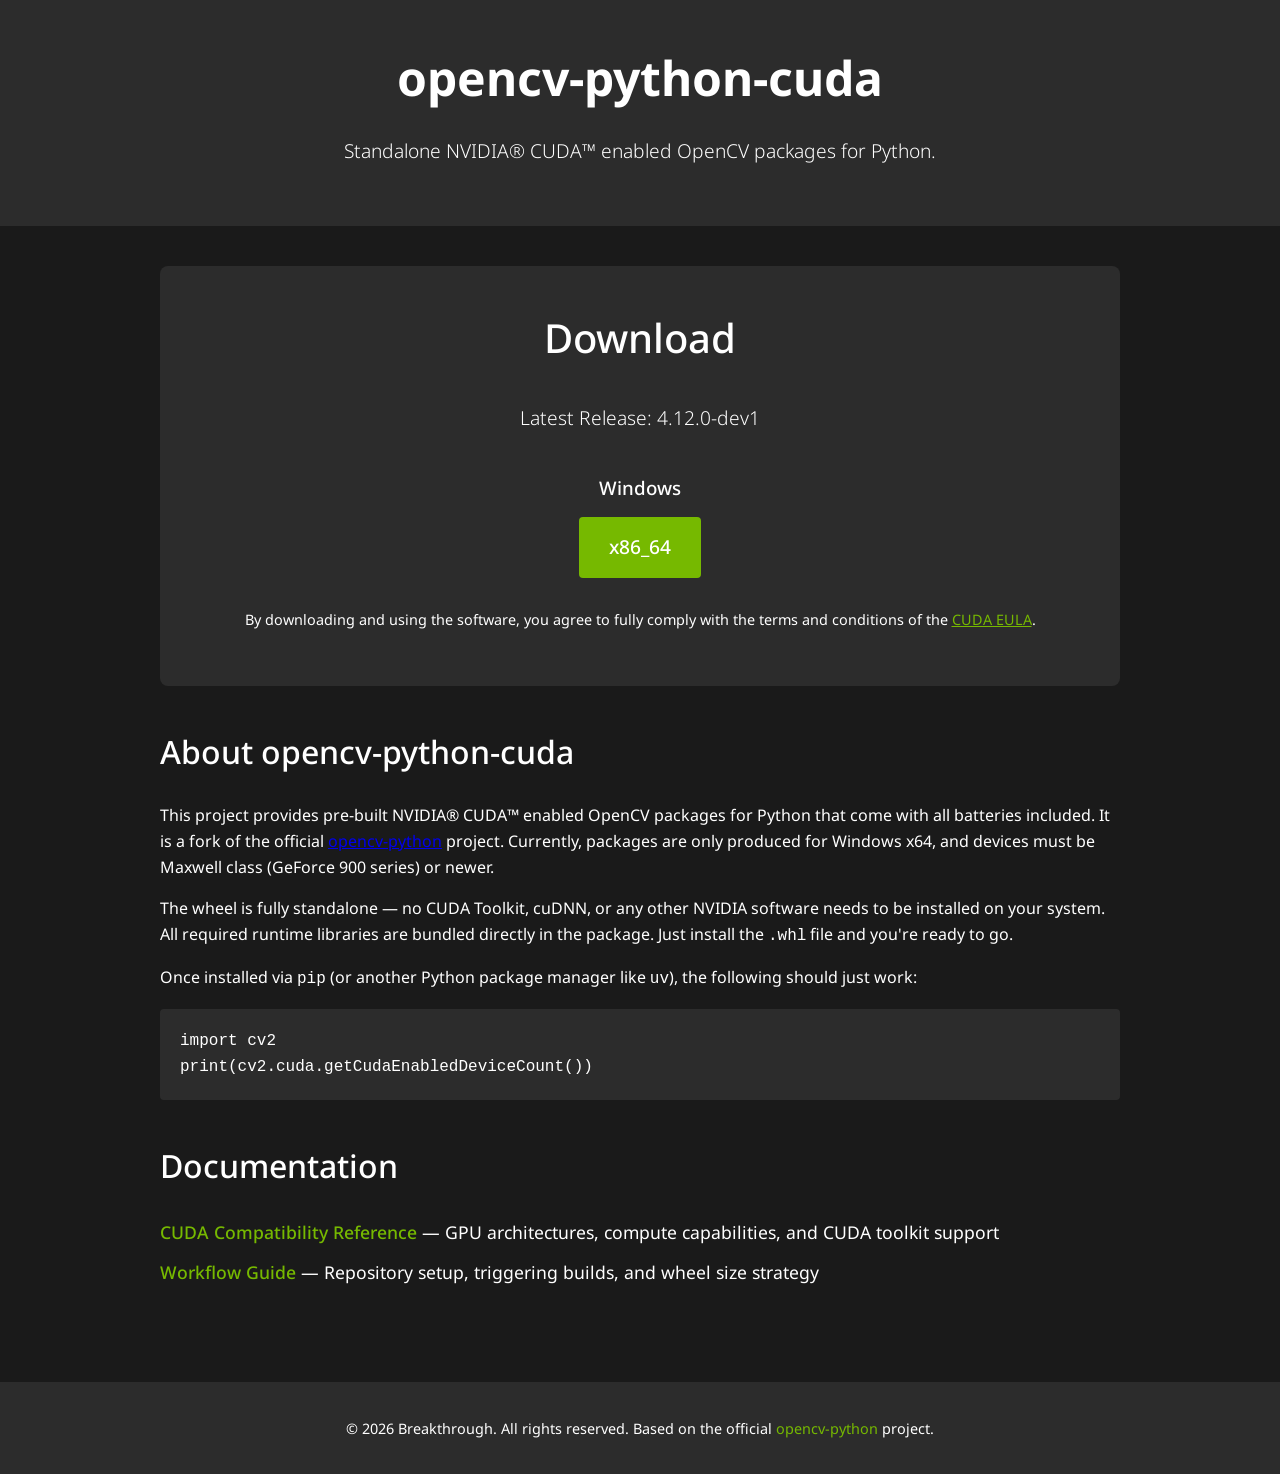
==== docs/index.html @ 69f07201 "[dist] Revert LZMA compression 'uv' refuses to install ones that don't use DEFLATE" ====
<!DOCTYPE html>
<html lang="en">
<head>
    <meta charset="UTF-8">
    <meta name="viewport" content="width=device-width, initial-scale=1.0">
    <title>opencv-python-cuda | Download</title>
    <link rel="stylesheet" href="style.css">
    <link rel="preconnect" href="https://fonts.googleapis.com">
    <link rel="preconnect" href="https://fonts.gstatic.com" crossorigin>
    <link href="https://fonts.googleapis.com/css2?family=Noto+Sans:wght@300;400;500;700&display=swap" rel="stylesheet">
</head>
<body>
    <header>
        <div class="container">
            <h1>opencv-python-cuda</h1>
            <p>Standalone NVIDIA® CUDA™ enabled OpenCV packages for Python.</p>
        </div>
    </header>

    <main>
        <div class="container">
            <section class="download-section">
                <h2>Download</h2>
                <p class="version">Latest Release: 4.12.0-dev1</p>
                <div class="platform-selection">
                    <div class="platform">
                        <h3>Windows</h3>
                        <a href="https://github.com/Breakthrough/opencv-python-cuda/releases/tag/4.12.0-dev1" class="download-button">x86_64</a>
                    </div>
                </div>
                <div class="eula">
                    <p>By downloading and using the software, you agree to fully comply with the terms and conditions of the <a href="https://docs.nvidia.com/cuda/eula/index.html" target="_blank">CUDA EULA</a>.</p>
                </div>
            </section>

            <section class="about-section">
                <h2>About opencv-python-cuda</h2>
                <p>
                    This project provides pre-built NVIDIA® CUDA™ enabled OpenCV packages for Python that come with all batteries included.
                    It is a fork of the official <a href="https://github.com/opencv/opencv-python">opencv-python</a> project.
                    Currently, packages are only produced for Windows x64, and devices must be Maxwell class (GeForce 900 series) or newer.
                </p>
                <p>
                    The wheel is fully standalone &mdash; no CUDA Toolkit, cuDNN, or any other NVIDIA software needs to be installed on your system.
                    All required runtime libraries are bundled directly in the package. Just install the <code>.whl</code> file and you're ready to go.
                </p>
                <p>
                    Once installed via <code>pip</code> (or another Python package manager like <code>uv</code>), the following should just work:
                </p>
                <pre><code>import cv2
print(cv2.cuda.getCudaEnabledDeviceCount())</code></pre>
            </section>

            <section class="about-section">
                <h2>Documentation</h2>
                <ul class="doc-links">
                    <li><a href="cuda-compatibility.html">CUDA Compatibility Reference</a> &mdash; GPU architectures, compute capabilities, and CUDA toolkit support</li>
                    <li><a href="workflow.html">Workflow Guide</a> &mdash; Repository setup, triggering builds, and wheel size strategy</li>
                </ul>
            </section>
        </div>
    </main>

    <footer>
        <div class="container">
            <p>&copy; 2026 Breakthrough. All rights reserved. Based on the official <a href="https://github.com/opencv/opencv-python">opencv-python</a> project.</p>
        </div>
    </footer>

</body>
</html>
---- docs/style.css ----
body {
    font-family: 'Noto Sans', sans-serif;
    background-color: #1a1a1a;
    color: #ffffff;
    margin: 0;
    line-height: 1.6;
}

.container {
    max-width: 960px;
    margin: 0 auto;
    padding: 0 20px;
}

header {
    background-color: #2c2c2c;
    padding: 40px 0;
    text-align: center;
}

header h1 {
    font-size: 3em;
    margin: 0;
    font-weight: 700;
}

header p {
    font-size: 1.2em;
    font-weight: 300;
}

main {
    padding: 40px 0;
}

.download-section {
    background-color: #2c2c2c;
    padding: 40px;
    text-align: center;
    border-radius: 8px;
}

.download-section h2 {
    font-size: 2.5em;
    margin-top: 0;
    font-weight: 500;
}

.version {
    font-size: 1.2em;
    margin-bottom: 20px;
    font-weight: 300;
}

.download-button {
    display: inline-block;
    background-color: #76b900;
    color: #ffffff;
    padding: 15px 30px;
    text-decoration: none;
    font-size: 1.2em;
    font-weight: 500;
    border-radius: 4px;
    transition: background-color 0.3s ease;
}

.download-button:hover {
    background-color: #88d400;
}

.eula {
    margin-top: 20px;
    font-size: 0.9em;
}

.eula a {
    color: #76b900;
}

.about-section {
    margin-top: 40px;
}

.about-section h2 {
    font-size: 2em;
    font-weight: 500;
}

pre {
    background-color: #2c2c2c;
    padding: 20px;
    border-radius: 4px;
    white-space: pre-wrap;
    word-wrap: break-word;
}

code {
    font-family: 'Courier New', Courier, monospace;
}

footer {
    background-color: #2c2c2c;
    text-align: center;
    padding: 20px 0;
    margin-top: 40px;
    font-size: 0.9em;
}

footer a {
    color: #76b900;
    text-decoration: none;
}
.platform-selection {
    display: flex;
    justify-content: space-around;
    margin-bottom: 30px;
}

.platform {
    text-align: center;
}

.platform h3 {
    margin-bottom: 15px;
    font-weight: 500;
}

.download-button.disabled {
    background-color: #555;
    cursor: not-allowed;
    pointer-events: none;
}

header h1 a {
    color: inherit;
    text-decoration: none;
}

header h1 a:hover {
    color: #76b900;
}

.content-section {
    margin-top: 40px;
}

.content-section:first-child {
    margin-top: 0;
}

.content-section h2 {
    font-size: 2em;
    font-weight: 500;
}

.content-section h3 {
    font-size: 1.3em;
    font-weight: 500;
    margin-top: 30px;
}

table {
    width: 100%;
    border-collapse: collapse;
    margin: 20px 0;
    background-color: #2c2c2c;
    border-radius: 4px;
    overflow: hidden;
}

th, td {
    padding: 12px 16px;
    text-align: left;
    border-bottom: 1px solid #3a3a3a;
}

th {
    background-color: #353535;
    font-weight: 500;
}

tr:last-child td {
    border-bottom: none;
}

.content-section ul {
    padding-left: 24px;
}

.content-section li {
    margin-bottom: 8px;
}

.content-section a {
    color: #76b900;
}

.doc-links {
    list-style: none;
    padding-left: 0;
}

.doc-links li {
    margin-bottom: 12px;
    font-size: 1.1em;
}

.doc-links a {
    color: #76b900;
    text-decoration: none;
    font-weight: 500;
}

.doc-links a:hover {
    text-decoration: underline;
}
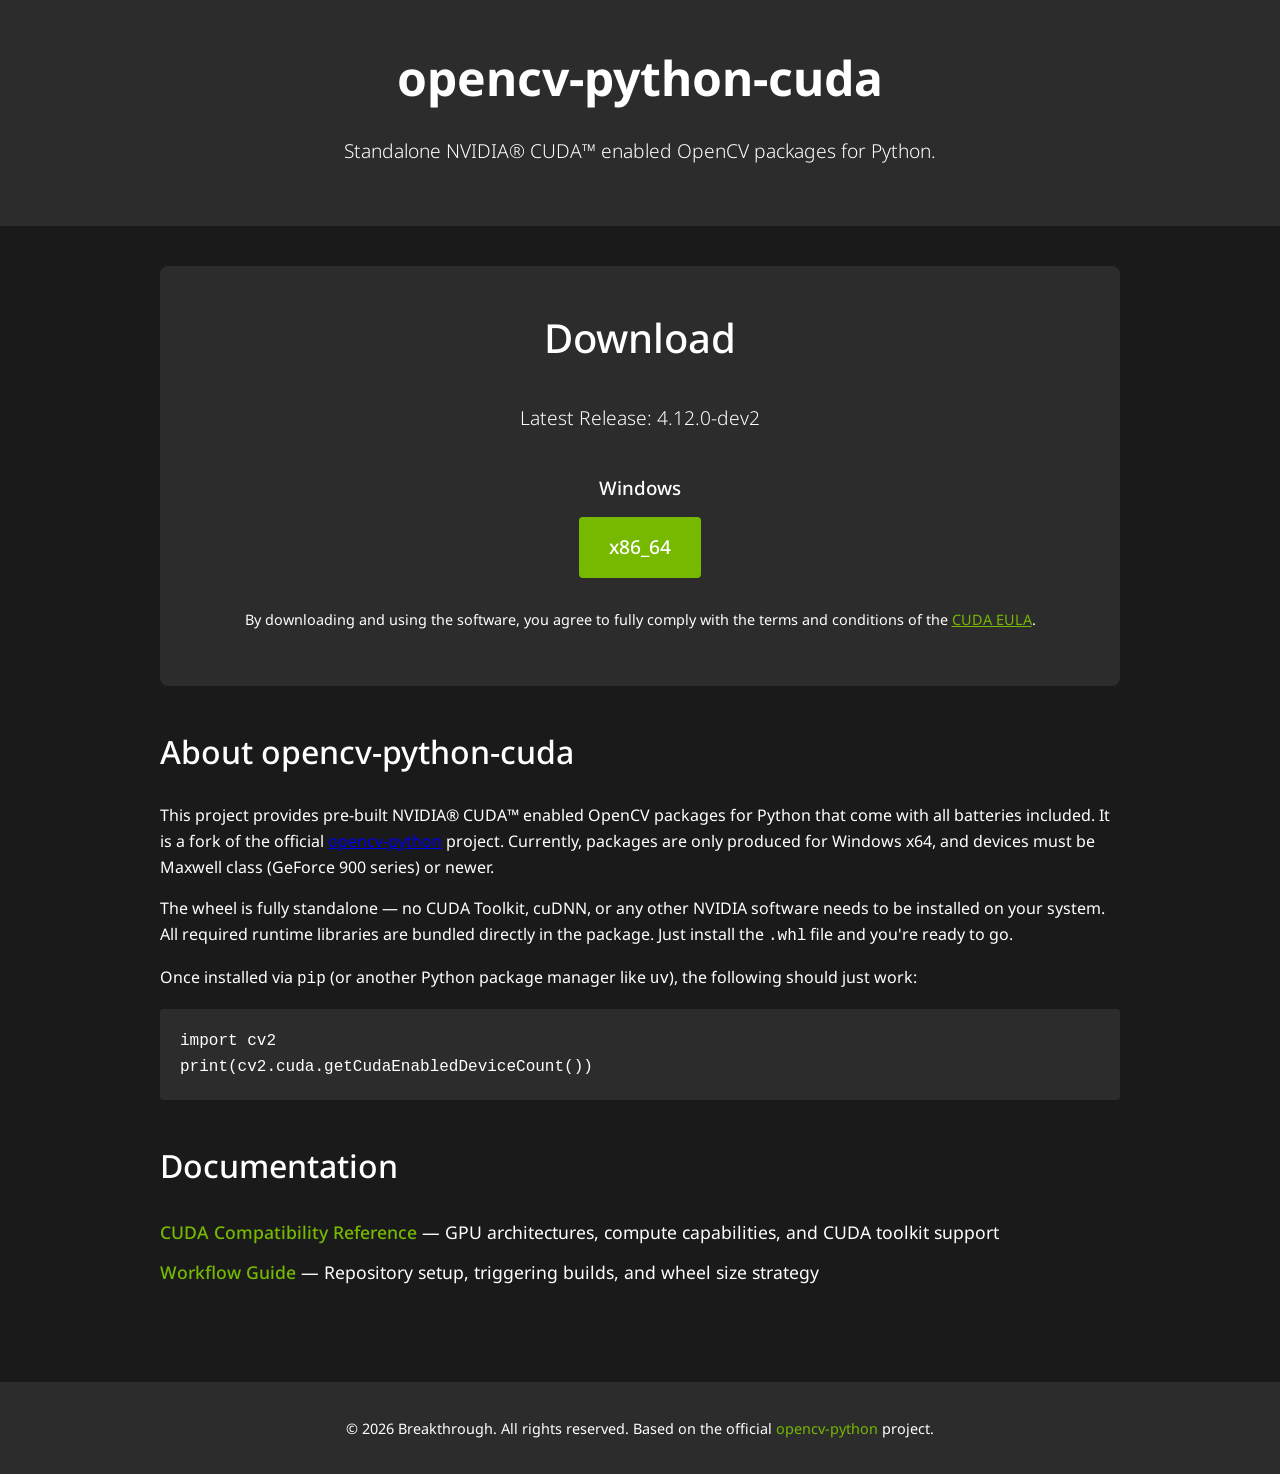
==== commit f399fde7: "[build] Fix NVDEC/NVENC checks on CI" ====
--- a/docs/index.html
+++ b/docs/index.html
@@ -21,11 +21,11 @@
         <div class="container">
             <section class="download-section">
                 <h2>Download</h2>
-                <p class="version">Latest Release: 4.12.0-dev1</p>
+                <p class="version">Latest Release: 4.12.0-dev2</p>
                 <div class="platform-selection">
                     <div class="platform">
                         <h3>Windows</h3>
-                        <a href="https://github.com/Breakthrough/opencv-python-cuda/releases/tag/4.12.0-dev1" class="download-button">x86_64</a>
+                        <a href="https://github.com/Breakthrough/opencv-python-cuda/releases/tag/4.12.0-dev2" class="download-button">x86_64</a>
                     </div>
                 </div>
                 <div class="eula">
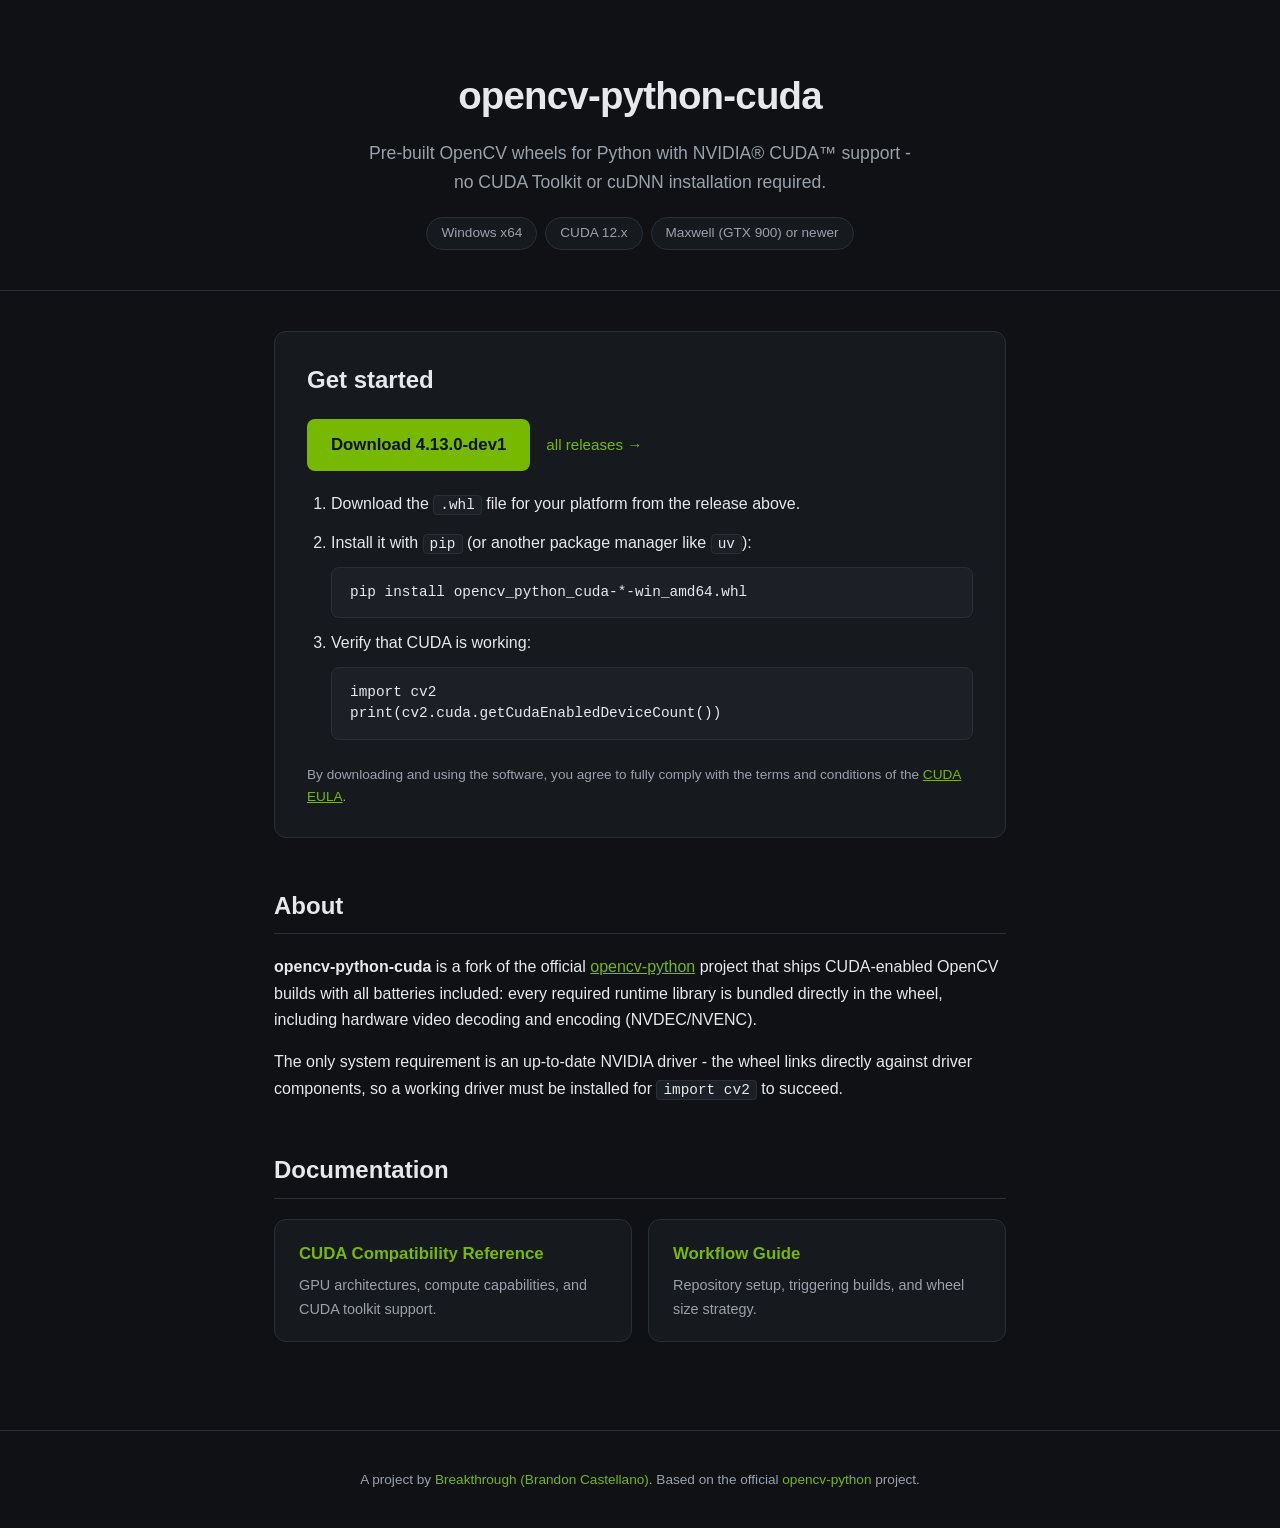
==== commit f62a5f21: "[docs] Update for 4.13" ====
--- a/docs/index.html
+++ b/docs/index.html
@@ -3,69 +3,89 @@
 <head>
     <meta charset="UTF-8">
     <meta name="viewport" content="width=device-width, initial-scale=1.0">
-    <title>opencv-python-cuda | Download</title>
+    <title>opencv-python-cuda | CUDA-enabled OpenCV for Python</title>
+    <meta name="description" content="Pre-built OpenCV wheels for Python with NVIDIA CUDA support. No CUDA Toolkit or cuDNN installation required.">
     <link rel="stylesheet" href="style.css">
-    <link rel="preconnect" href="https://fonts.googleapis.com">
-    <link rel="preconnect" href="https://fonts.gstatic.com" crossorigin>
-    <link href="https://fonts.googleapis.com/css2?family=Noto+Sans:wght@300;400;500;700&display=swap" rel="stylesheet">
 </head>
 <body>
-    <header>
+    <header class="hero">
         <div class="container">
             <h1>opencv-python-cuda</h1>
-            <p>Standalone NVIDIA® CUDA™ enabled OpenCV packages for Python.</p>
+            <p class="tagline">
+                Pre-built OpenCV wheels for Python with NVIDIA&reg; CUDA&trade; support -
+                no CUDA Toolkit or cuDNN installation required.
+            </p>
+            <div class="chips">
+                <span class="chip">Windows x64</span>
+                <span class="chip">CUDA 12.x</span>
+                <span class="chip">Maxwell (GTX 900) or newer</span>
+            </div>
         </div>
     </header>
 
     <main>
         <div class="container">
-            <section class="download-section">
-                <h2>Download</h2>
-                <p class="version">Latest Release: 4.12.0-dev2</p>
-                <div class="platform-selection">
-                    <div class="platform">
-                        <h3>Windows</h3>
-                        <a href="https://github.com/Breakthrough/opencv-python-cuda/releases/tag/4.12.0-dev2" class="download-button">x86_64</a>
-                    </div>
+            <section class="card get-started">
+                <h2>Get started</h2>
+                <!-- Release version: update the link below when publishing a new release. -->
+                <div class="download-row">
+                    <a href="https://github.com/Breakthrough/opencv-python-cuda/releases/tag/4.13.0-dev1" class="download-button">Download 4.13.0-dev1</a>
+                    <a href="https://github.com/Breakthrough/opencv-python-cuda/releases" class="all-releases">all releases &rarr;</a>
                 </div>
-                <div class="eula">
-                    <p>By downloading and using the software, you agree to fully comply with the terms and conditions of the <a href="https://docs.nvidia.com/cuda/eula/index.html" target="_blank">CUDA EULA</a>.</p>
-                </div>
+                <ol class="steps">
+                    <li>Download the <code>.whl</code> file for your platform from the release above.</li>
+                    <li>
+                        Install it with <code>pip</code> (or another package manager like <code>uv</code>):
+                        <pre><code>pip install opencv_python_cuda-*-win_amd64.whl</code></pre>
+                    </li>
+                    <li>
+                        Verify that CUDA is working:
+                        <pre><code>import cv2
+print(cv2.cuda.getCudaEnabledDeviceCount())</code></pre>
+                    </li>
+                </ol>
+                <p class="eula">
+                    By downloading and using the software, you agree to fully comply with the terms and
+                    conditions of the <a href="https://docs.nvidia.com/cuda/eula/index.html" target="_blank">CUDA EULA</a>.
+                </p>
             </section>
 
-            <section class="about-section">
-                <h2>About opencv-python-cuda</h2>
+            <section class="content-section">
+                <h2>About</h2>
                 <p>
-                    This project provides pre-built NVIDIA® CUDA™ enabled OpenCV packages for Python that come with all batteries included.
-                    It is a fork of the official <a href="https://github.com/opencv/opencv-python">opencv-python</a> project.
-                    Currently, packages are only produced for Windows x64, and devices must be Maxwell class (GeForce 900 series) or newer.
+                    <strong>opencv-python-cuda</strong> is a fork of the official
+                    <a href="https://github.com/opencv/opencv-python">opencv-python</a> project that ships
+                    CUDA-enabled OpenCV builds with all batteries included: every required runtime library is
+                    bundled directly in the wheel, including hardware video decoding and encoding (NVDEC/NVENC).
                 </p>
                 <p>
-                    The wheel is fully standalone &mdash; no CUDA Toolkit, cuDNN, or any other NVIDIA software needs to be installed on your system.
-                    All required runtime libraries are bundled directly in the package. Just install the <code>.whl</code> file and you're ready to go.
+                    The only system requirement is an up-to-date NVIDIA driver - the wheel links directly
+                    against driver components, so a working driver must be installed for <code>import cv2</code>
+                    to succeed.
                 </p>
-                <p>
-                    Once installed via <code>pip</code> (or another Python package manager like <code>uv</code>), the following should just work:
-                </p>
-                <pre><code>import cv2
-print(cv2.cuda.getCudaEnabledDeviceCount())</code></pre>
             </section>
 
-            <section class="about-section">
+            <section class="content-section">
                 <h2>Documentation</h2>
-                <ul class="doc-links">
-                    <li><a href="cuda-compatibility.html">CUDA Compatibility Reference</a> &mdash; GPU architectures, compute capabilities, and CUDA toolkit support</li>
-                    <li><a href="workflow.html">Workflow Guide</a> &mdash; Repository setup, triggering builds, and wheel size strategy</li>
-                </ul>
+                <div class="doc-cards">
+                    <a class="doc-card" href="cuda-compatibility.html">
+                        <h3>CUDA Compatibility Reference</h3>
+                        <p>GPU architectures, compute capabilities, and CUDA toolkit support.</p>
+                    </a>
+                    <a class="doc-card" href="workflow.html">
+                        <h3>Workflow Guide</h3>
+                        <p>Repository setup, triggering builds, and wheel size strategy.</p>
+                    </a>
+                </div>
             </section>
         </div>
     </main>
 
     <footer>
         <div class="container">
-            <p>&copy; 2026 Breakthrough. All rights reserved. Based on the official <a href="https://github.com/opencv/opencv-python">opencv-python</a> project.</p>
+            <p>A project by <a href="https://github.com/Breakthrough">Breakthrough (Brandon Castellano)</a>. Based on the official <a href="https://github.com/opencv/opencv-python">opencv-python</a> project.</p>
         </div>
     </footer>
 
 </body>
-</html>+</html>
--- a/docs/style.css
+++ b/docs/style.css
@@ -1,216 +1,323 @@
+:root {
+    --bg: #0f1115;
+    --surface: #16191e;
+    --surface-raised: #1c2026;
+    --border: #2a2f37;
+    --text: #e6e8eb;
+    --muted: #9aa1ab;
+    --accent: #76b900;
+    --accent-hover: #8bd411;
+}
+
+* {
+    box-sizing: border-box;
+}
+
 body {
-    font-family: 'Noto Sans', sans-serif;
-    background-color: #1a1a1a;
-    color: #ffffff;
+    font-family: -apple-system, BlinkMacSystemFont, "Segoe UI", Roboto, "Helvetica Neue", Arial, sans-serif;
+    background-color: var(--bg);
+    color: var(--text);
     margin: 0;
-    line-height: 1.6;
+    line-height: 1.65;
+    -webkit-font-smoothing: antialiased;
 }
 
 .container {
-    max-width: 960px;
+    max-width: 780px;
     margin: 0 auto;
-    padding: 0 20px;
-}
+    padding: 0 24px;
+}
+
+a {
+    color: var(--accent);
+}
+
+a:hover {
+    color: var(--accent-hover);
+}
+
+/* Header / hero */
 
 header {
-    background-color: #2c2c2c;
-    padding: 40px 0;
+    padding: 64px 0 40px;
     text-align: center;
+    border-bottom: 1px solid var(--border);
 }
 
 header h1 {
-    font-size: 3em;
+    font-size: 2.4em;
     margin: 0;
     font-weight: 700;
+    letter-spacing: -0.02em;
+}
+
+header h1 a {
+    color: inherit;
+    text-decoration: none;
+}
+
+header h1 a:hover {
+    color: var(--accent);
 }
 
 header p {
-    font-size: 1.2em;
-    font-weight: 300;
-}
+    font-size: 1.1em;
+    color: var(--muted);
+    max-width: 560px;
+    margin: 12px auto 0;
+}
+
+.chips {
+    display: flex;
+    justify-content: center;
+    flex-wrap: wrap;
+    gap: 8px;
+    margin-top: 20px;
+}
+
+.chip {
+    border: 1px solid var(--border);
+    background-color: var(--surface);
+    border-radius: 999px;
+    padding: 4px 14px;
+    font-size: 0.85em;
+    color: var(--muted);
+    white-space: nowrap;
+}
+
+/* Main content */
 
 main {
     padding: 40px 0;
 }
 
-.download-section {
-    background-color: #2c2c2c;
-    padding: 40px;
-    text-align: center;
-    border-radius: 8px;
-}
-
-.download-section h2 {
-    font-size: 2.5em;
+.card {
+    background-color: var(--surface);
+    border: 1px solid var(--border);
+    border-radius: 12px;
+    padding: 28px 32px;
+}
+
+.card h2 {
+    font-size: 1.5em;
+    font-weight: 600;
     margin-top: 0;
-    font-weight: 500;
-}
-
-.version {
-    font-size: 1.2em;
-    margin-bottom: 20px;
-    font-weight: 300;
+}
+
+.download-row {
+    display: flex;
+    align-items: baseline;
+    flex-wrap: wrap;
+    gap: 16px;
+    margin-bottom: 8px;
 }
 
 .download-button {
     display: inline-block;
-    background-color: #76b900;
-    color: #ffffff;
-    padding: 15px 30px;
-    text-decoration: none;
-    font-size: 1.2em;
-    font-weight: 500;
-    border-radius: 4px;
-    transition: background-color 0.3s ease;
+    background-color: var(--accent);
+    color: #0f1115;
+    padding: 12px 24px;
+    text-decoration: none;
+    font-size: 1.05em;
+    font-weight: 600;
+    border-radius: 8px;
+    transition: background-color 0.15s ease, transform 0.15s ease;
 }
 
 .download-button:hover {
-    background-color: #88d400;
-}
-
-.eula {
-    margin-top: 20px;
-    font-size: 0.9em;
-}
-
-.eula a {
-    color: #76b900;
-}
-
-.about-section {
-    margin-top: 40px;
-}
-
-.about-section h2 {
-    font-size: 2em;
-    font-weight: 500;
-}
-
-pre {
-    background-color: #2c2c2c;
-    padding: 20px;
-    border-radius: 4px;
-    white-space: pre-wrap;
-    word-wrap: break-word;
-}
-
-code {
-    font-family: 'Courier New', Courier, monospace;
-}
-
-footer {
-    background-color: #2c2c2c;
-    text-align: center;
-    padding: 20px 0;
-    margin-top: 40px;
-    font-size: 0.9em;
-}
-
-footer a {
-    color: #76b900;
-    text-decoration: none;
-}
-.platform-selection {
-    display: flex;
-    justify-content: space-around;
-    margin-bottom: 30px;
-}
-
-.platform {
-    text-align: center;
-}
-
-.platform h3 {
-    margin-bottom: 15px;
-    font-weight: 500;
+    background-color: var(--accent-hover);
+    color: #0f1115;
+    transform: translateY(-1px);
 }
 
 .download-button.disabled {
-    background-color: #555;
+    background-color: #3a3f47;
+    color: var(--muted);
     cursor: not-allowed;
     pointer-events: none;
 }
 
-header h1 a {
-    color: inherit;
-    text-decoration: none;
-}
-
-header h1 a:hover {
-    color: #76b900;
-}
-
-.content-section {
-    margin-top: 40px;
+.all-releases {
+    font-size: 0.95em;
+    text-decoration: none;
+}
+
+.all-releases:hover {
+    text-decoration: underline;
+}
+
+.steps {
+    padding-left: 24px;
+    margin: 20px 0 0;
+}
+
+.steps li {
+    margin-bottom: 12px;
+}
+
+.eula {
+    margin-top: 24px;
+    margin-bottom: 0;
+    font-size: 0.85em;
+    color: var(--muted);
+}
+
+/* Code */
+
+code {
+    font-family: ui-monospace, "Cascadia Code", "Segoe UI Mono", Consolas, monospace;
+    font-size: 0.9em;
+    background-color: var(--surface-raised);
+    border: 1px solid var(--border);
+    border-radius: 4px;
+    padding: 1px 6px;
+}
+
+pre {
+    background-color: var(--surface-raised);
+    border: 1px solid var(--border);
+    padding: 14px 18px;
+    border-radius: 8px;
+    overflow-x: auto;
+    line-height: 1.5;
+    margin: 10px 0;
+}
+
+pre code {
+    background: none;
+    border: none;
+    padding: 0;
+}
+
+/* Content sections (shared with workflow / cuda-compatibility pages) */
+
+.content-section,
+.about-section {
+    margin-top: 48px;
 }
 
 .content-section:first-child {
     margin-top: 0;
 }
 
-.content-section h2 {
-    font-size: 2em;
-    font-weight: 500;
+.content-section h2,
+.about-section h2 {
+    font-size: 1.5em;
+    font-weight: 600;
+    padding-bottom: 8px;
+    border-bottom: 1px solid var(--border);
 }
 
 .content-section h3 {
-    font-size: 1.3em;
-    font-weight: 500;
-    margin-top: 30px;
-}
+    font-size: 1.15em;
+    font-weight: 600;
+    margin-top: 28px;
+}
+
+.content-section ul {
+    padding-left: 24px;
+}
+
+.content-section li {
+    margin-bottom: 8px;
+}
+
+/* Tables */
 
 table {
     width: 100%;
     border-collapse: collapse;
     margin: 20px 0;
-    background-color: #2c2c2c;
-    border-radius: 4px;
+    background-color: var(--surface);
+    border: 1px solid var(--border);
+    border-radius: 8px;
     overflow: hidden;
 }
 
 th, td {
-    padding: 12px 16px;
+    padding: 10px 16px;
     text-align: left;
-    border-bottom: 1px solid #3a3a3a;
+    border-bottom: 1px solid var(--border);
 }
 
 th {
-    background-color: #353535;
-    font-weight: 500;
+    background-color: var(--surface-raised);
+    font-weight: 600;
 }
 
 tr:last-child td {
     border-bottom: none;
 }
 
-.content-section ul {
-    padding-left: 24px;
-}
-
-.content-section li {
-    margin-bottom: 8px;
-}
-
-.content-section a {
-    color: #76b900;
-}
-
-.doc-links {
-    list-style: none;
-    padding-left: 0;
-}
-
-.doc-links li {
-    margin-bottom: 12px;
-    font-size: 1.1em;
-}
-
-.doc-links a {
-    color: #76b900;
-    text-decoration: none;
-    font-weight: 500;
-}
-
-.doc-links a:hover {
-    text-decoration: underline;
-}+/* Documentation cards */
+
+.doc-cards {
+    display: grid;
+    grid-template-columns: 1fr 1fr;
+    gap: 16px;
+    margin-top: 20px;
+}
+
+.doc-card {
+    display: block;
+    background-color: var(--surface);
+    border: 1px solid var(--border);
+    border-radius: 12px;
+    padding: 20px 24px;
+    text-decoration: none;
+    color: var(--text);
+    transition: border-color 0.15s ease, transform 0.15s ease;
+}
+
+.doc-card:hover {
+    border-color: var(--accent);
+    color: var(--text);
+    transform: translateY(-2px);
+}
+
+.doc-card h3 {
+    margin: 0 0 6px;
+    font-size: 1.05em;
+    font-weight: 600;
+    color: var(--accent);
+}
+
+.doc-card p {
+    margin: 0;
+    font-size: 0.9em;
+    color: var(--muted);
+}
+
+/* Footer */
+
+footer {
+    border-top: 1px solid var(--border);
+    text-align: center;
+    padding: 24px 0;
+    margin-top: 48px;
+    font-size: 0.85em;
+    color: var(--muted);
+}
+
+footer a {
+    color: var(--accent);
+    text-decoration: none;
+}
+
+@media (max-width: 640px) {
+    .doc-cards {
+        grid-template-columns: 1fr;
+    }
+
+    header {
+        padding: 40px 0 32px;
+    }
+
+    header h1 {
+        font-size: 1.9em;
+    }
+
+    .card {
+        padding: 22px 20px;
+    }
+}
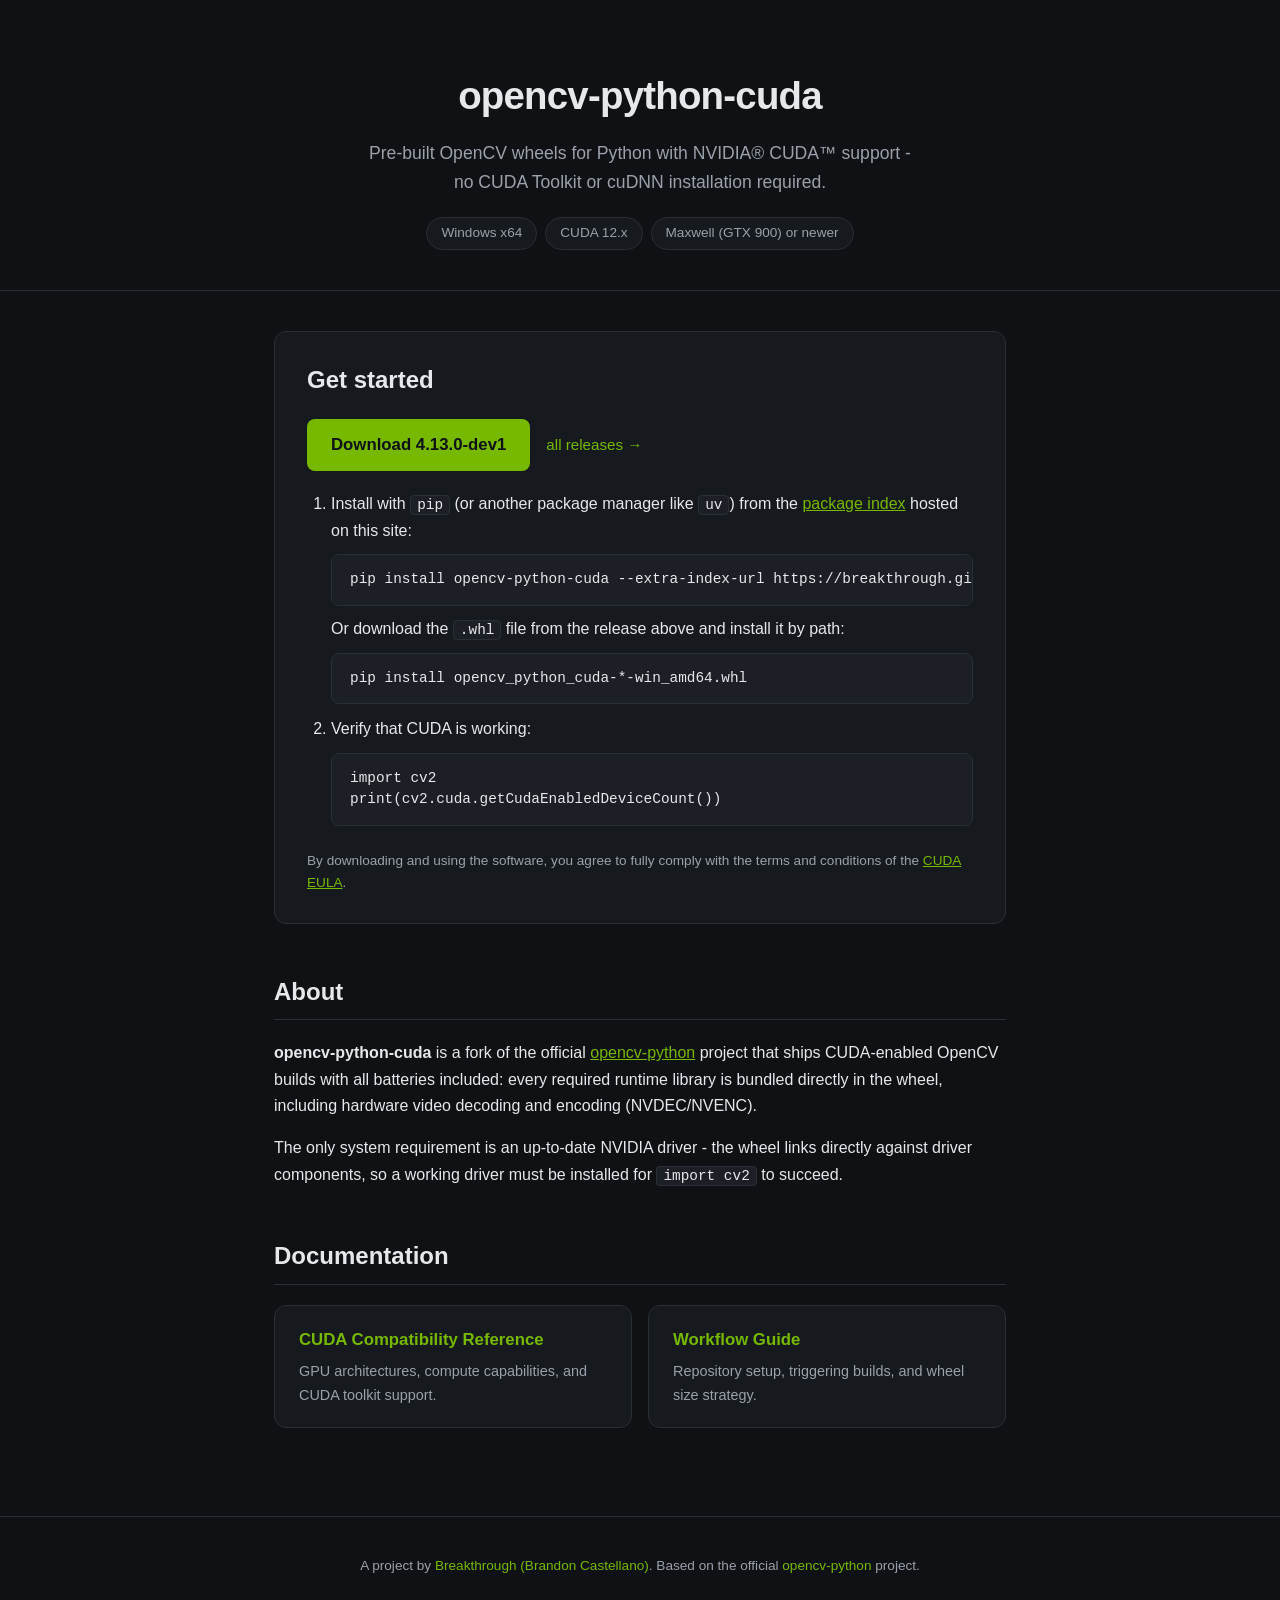
==== commit df70a490: "[docs] Add command to use GH release as package source" ====
--- a/docs/index.html
+++ b/docs/index.html
@@ -33,9 +33,11 @@
                     <a href="https://github.com/Breakthrough/opencv-python-cuda/releases" class="all-releases">all releases &rarr;</a>
                 </div>
                 <ol class="steps">
-                    <li>Download the <code>.whl</code> file for your platform from the release above.</li>
                     <li>
-                        Install it with <code>pip</code> (or another package manager like <code>uv</code>):
+                        Install with <code>pip</code> (or another package manager like <code>uv</code>) from the
+                        <a href="packages/">package index</a> hosted on this site:
+                        <pre><code>pip install opencv-python-cuda --extra-index-url https://breakthrough.github.io/opencv-python-cuda/packages/</code></pre>
+                        Or download the <code>.whl</code> file from the release above and install it by path:
                         <pre><code>pip install opencv_python_cuda-*-win_amd64.whl</code></pre>
                     </li>
                     <li>
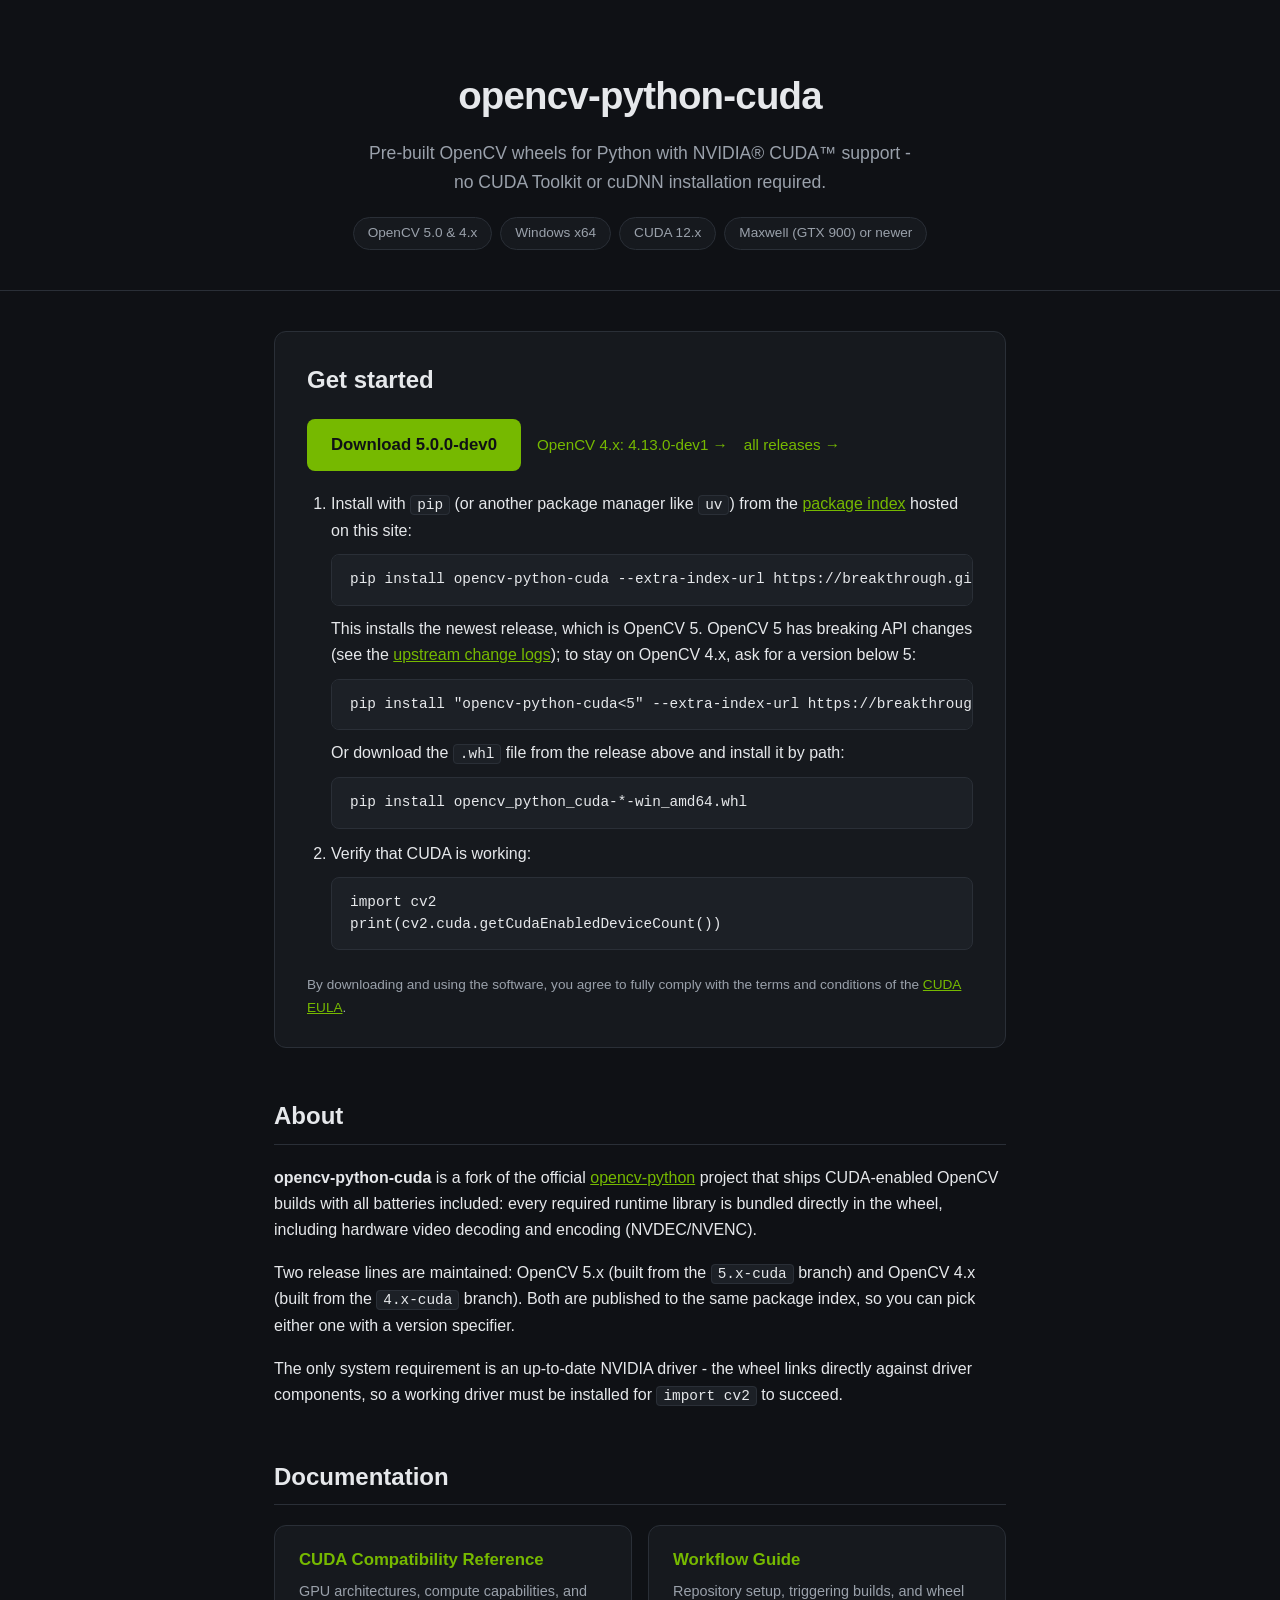
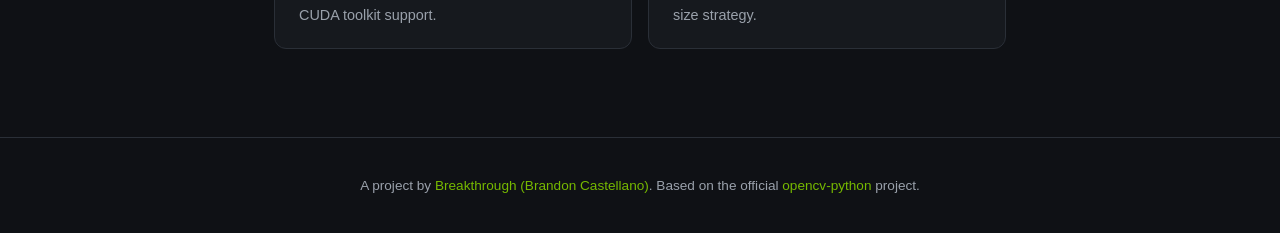
==== commit ec5d6c0f: "[docs] Update homepage for OpenCV 5.0 release" ====
--- a/docs/index.html
+++ b/docs/index.html
@@ -16,6 +16,7 @@
                 no CUDA Toolkit or cuDNN installation required.
             </p>
             <div class="chips">
+                <span class="chip">OpenCV 5.0 &amp; 4.x</span>
                 <span class="chip">Windows x64</span>
                 <span class="chip">CUDA 12.x</span>
                 <span class="chip">Maxwell (GTX 900) or newer</span>
@@ -27,9 +28,10 @@
         <div class="container">
             <section class="card get-started">
                 <h2>Get started</h2>
-                <!-- Release version: update the link below when publishing a new release. -->
+                <!-- Release versions: update the links below when publishing a new release. -->
                 <div class="download-row">
-                    <a href="https://github.com/Breakthrough/opencv-python-cuda/releases/tag/4.13.0-dev1" class="download-button">Download 4.13.0-dev1</a>
+                    <a href="https://github.com/Breakthrough/opencv-python-cuda/releases/tag/5.0.0-dev0" class="download-button">Download 5.0.0-dev0</a>
+                    <a href="https://github.com/Breakthrough/opencv-python-cuda/releases/tag/4.13.0-dev1" class="all-releases">OpenCV 4.x: 4.13.0-dev1 &rarr;</a>
                     <a href="https://github.com/Breakthrough/opencv-python-cuda/releases" class="all-releases">all releases &rarr;</a>
                 </div>
                 <ol class="steps">
@@ -37,6 +39,10 @@
                         Install with <code>pip</code> (or another package manager like <code>uv</code>) from the
                         <a href="packages/">package index</a> hosted on this site:
                         <pre><code>pip install opencv-python-cuda --extra-index-url https://breakthrough.github.io/opencv-python-cuda/packages/</code></pre>
+                        This installs the newest release, which is OpenCV 5. OpenCV 5 has breaking API changes
+                        (see the <a href="https://github.com/opencv/opencv/wiki/OpenCV-Change-Logs" target="_blank">upstream change logs</a>);
+                        to stay on OpenCV 4.x, ask for a version below 5:
+                        <pre><code>pip install "opencv-python-cuda&lt;5" --extra-index-url https://breakthrough.github.io/opencv-python-cuda/packages/</code></pre>
                         Or download the <code>.whl</code> file from the release above and install it by path:
                         <pre><code>pip install opencv_python_cuda-*-win_amd64.whl</code></pre>
                     </li>
@@ -59,6 +65,11 @@
                     <a href="https://github.com/opencv/opencv-python">opencv-python</a> project that ships
                     CUDA-enabled OpenCV builds with all batteries included: every required runtime library is
                     bundled directly in the wheel, including hardware video decoding and encoding (NVDEC/NVENC).
+                </p>
+                <p>
+                    Two release lines are maintained: OpenCV 5.x (built from the <code>5.x-cuda</code> branch) and
+                    OpenCV 4.x (built from the <code>4.x-cuda</code> branch). Both are published to the same package
+                    index, so you can pick either one with a version specifier.
                 </p>
                 <p>
                     The only system requirement is an up-to-date NVIDIA driver - the wheel links directly
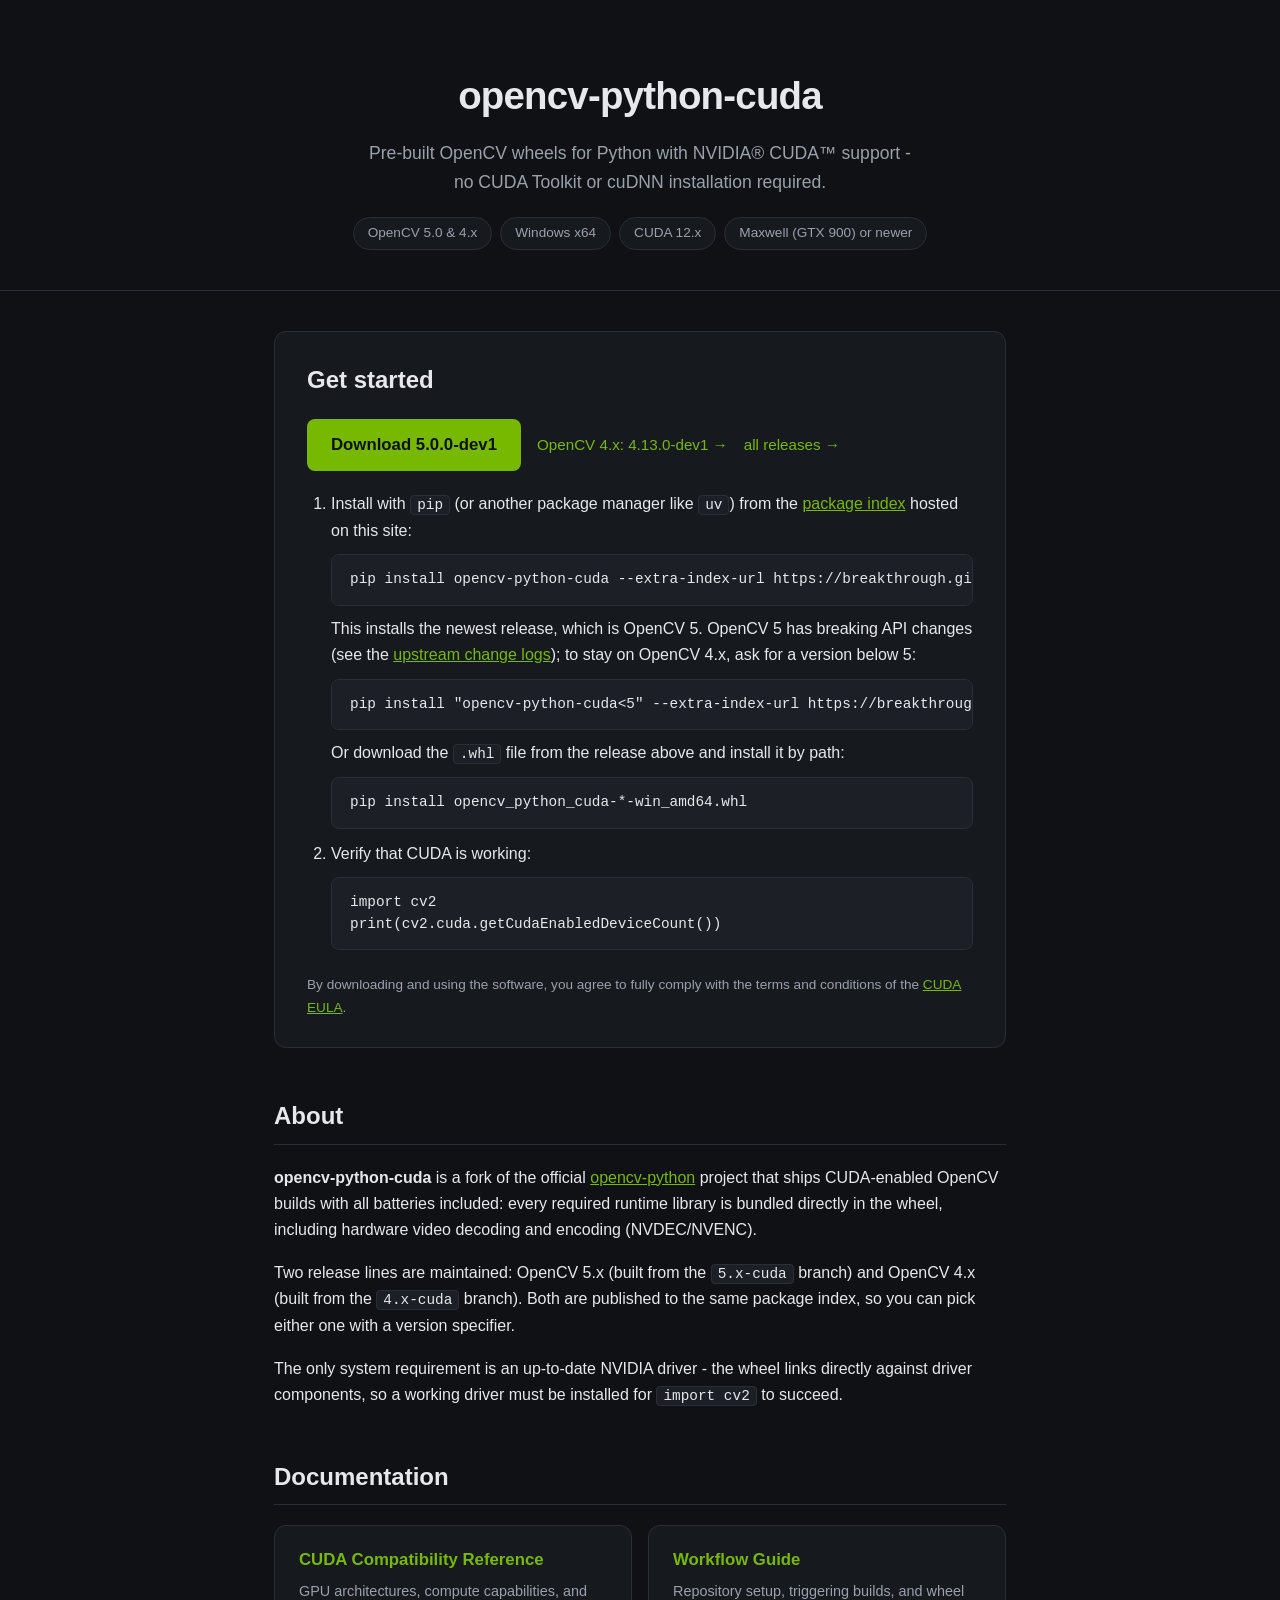
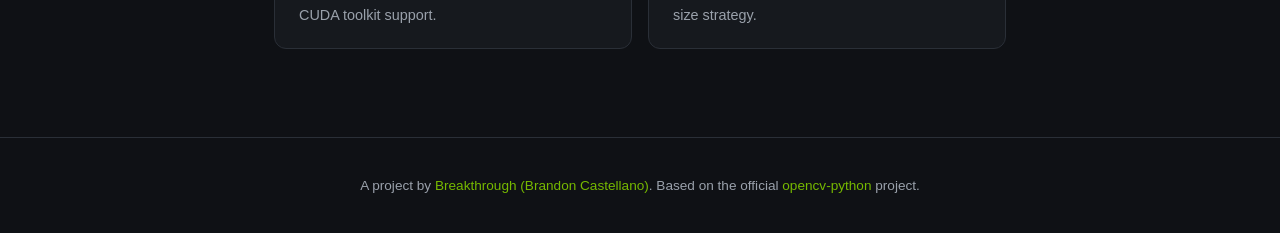
==== commit 6de2dc81: "[docs] Yank superseded builds in package index so pip picks the newest release; update homepage to 5" ====
--- a/docs/index.html
+++ b/docs/index.html
@@ -30,7 +30,7 @@
                 <h2>Get started</h2>
                 <!-- Release versions: update the links below when publishing a new release. -->
                 <div class="download-row">
-                    <a href="https://github.com/Breakthrough/opencv-python-cuda/releases/tag/5.0.0-dev0" class="download-button">Download 5.0.0-dev0</a>
+                    <a href="https://github.com/Breakthrough/opencv-python-cuda/releases/tag/5.0.0-dev1" class="download-button">Download 5.0.0-dev1</a>
                     <a href="https://github.com/Breakthrough/opencv-python-cuda/releases/tag/4.13.0-dev1" class="all-releases">OpenCV 4.x: 4.13.0-dev1 &rarr;</a>
                     <a href="https://github.com/Breakthrough/opencv-python-cuda/releases" class="all-releases">all releases &rarr;</a>
                 </div>
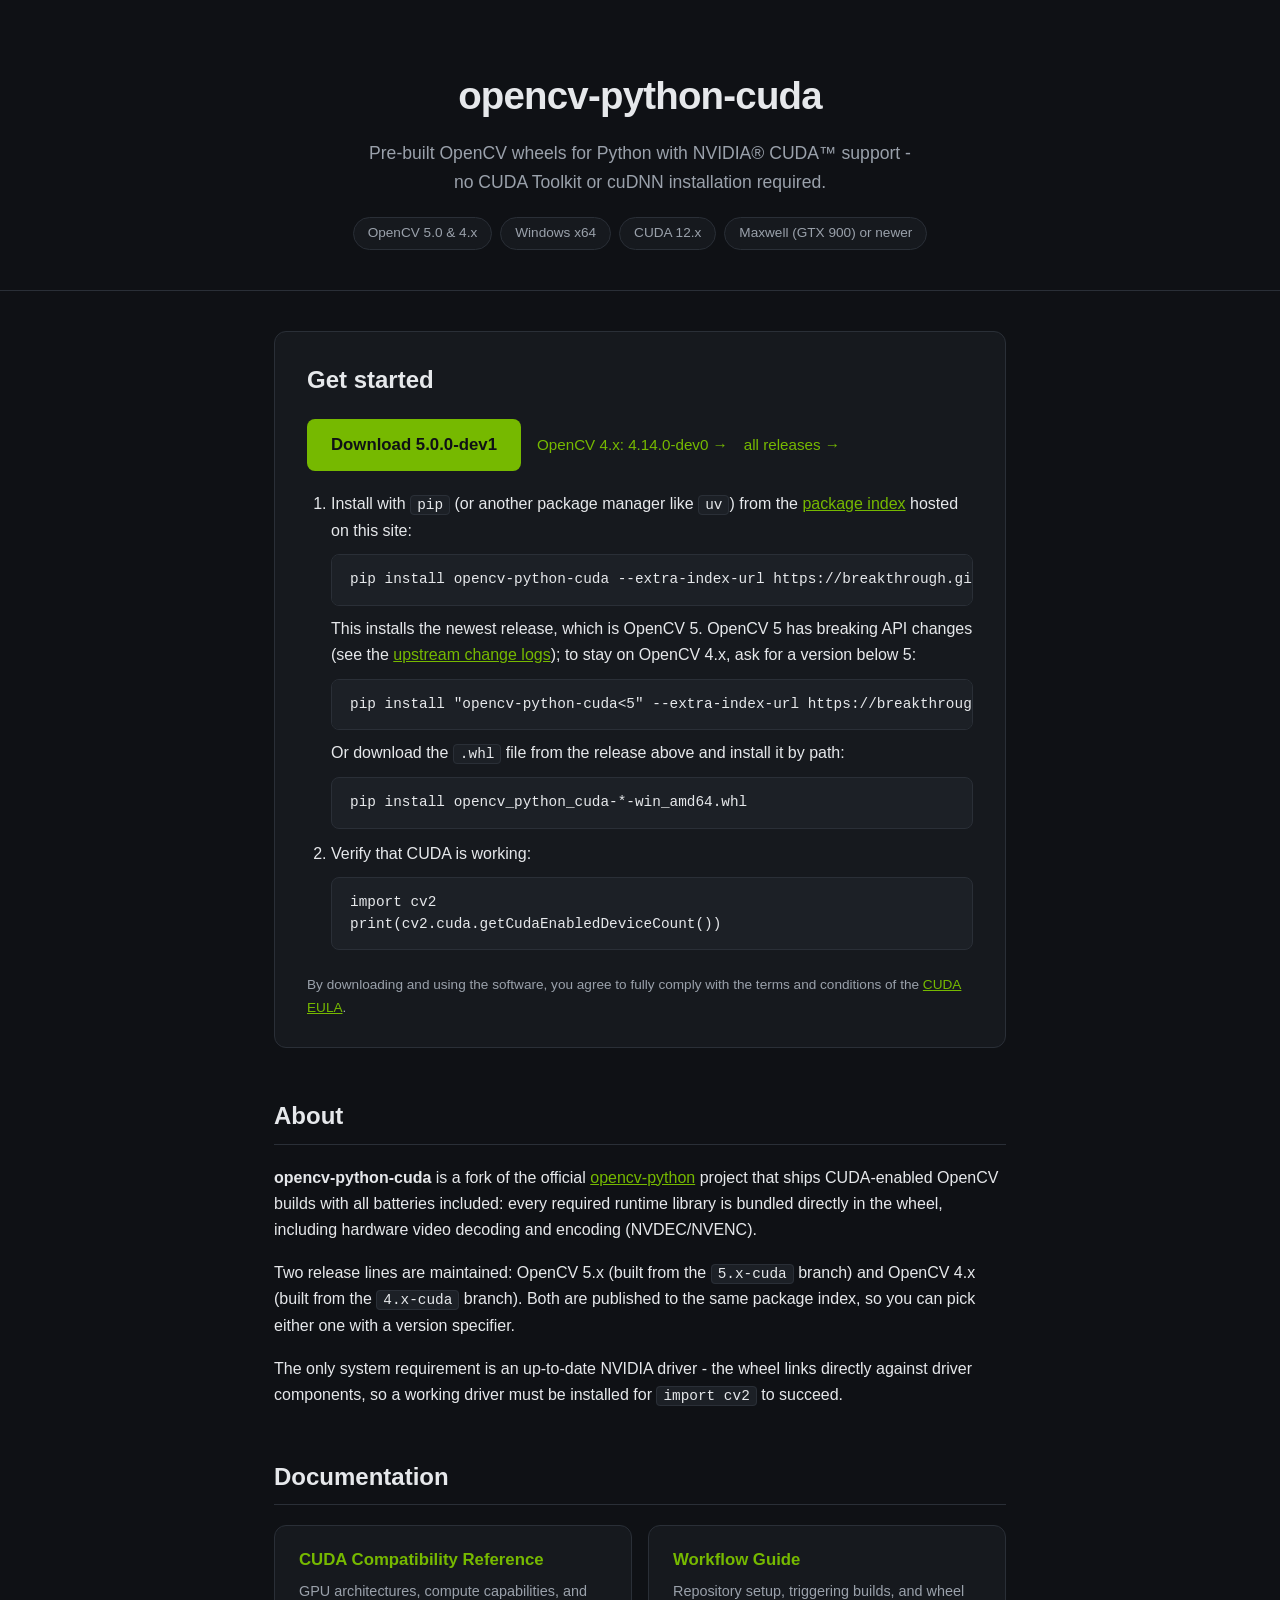
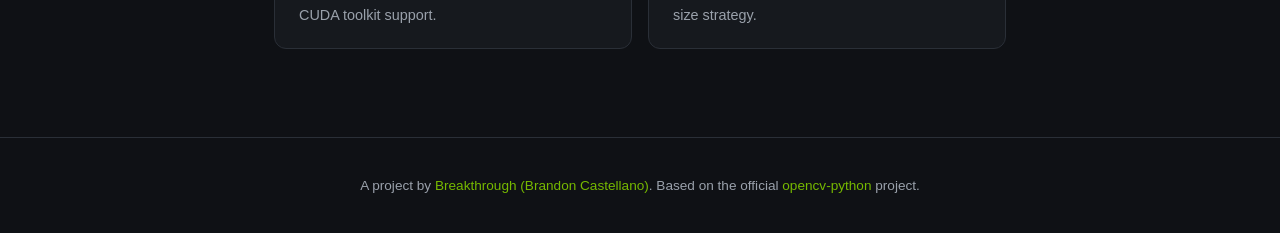
==== commit 3d10578b: "[docs] Update homepage 4.x link to 4.14.0-dev0 Co-Authored-By: Claude Opus 5.5 <noreply@anthropic.co" ====
--- a/docs/index.html
+++ b/docs/index.html
@@ -31,7 +31,7 @@
                 <!-- Release versions: update the links below when publishing a new release. -->
                 <div class="download-row">
                     <a href="https://github.com/Breakthrough/opencv-python-cuda/releases/tag/5.0.0-dev1" class="download-button">Download 5.0.0-dev1</a>
-                    <a href="https://github.com/Breakthrough/opencv-python-cuda/releases/tag/4.13.0-dev1" class="all-releases">OpenCV 4.x: 4.13.0-dev1 &rarr;</a>
+                    <a href="https://github.com/Breakthrough/opencv-python-cuda/releases/tag/4.14.0-dev0" class="all-releases">OpenCV 4.x: 4.14.0-dev0 &rarr;</a>
                     <a href="https://github.com/Breakthrough/opencv-python-cuda/releases" class="all-releases">all releases &rarr;</a>
                 </div>
                 <ol class="steps">
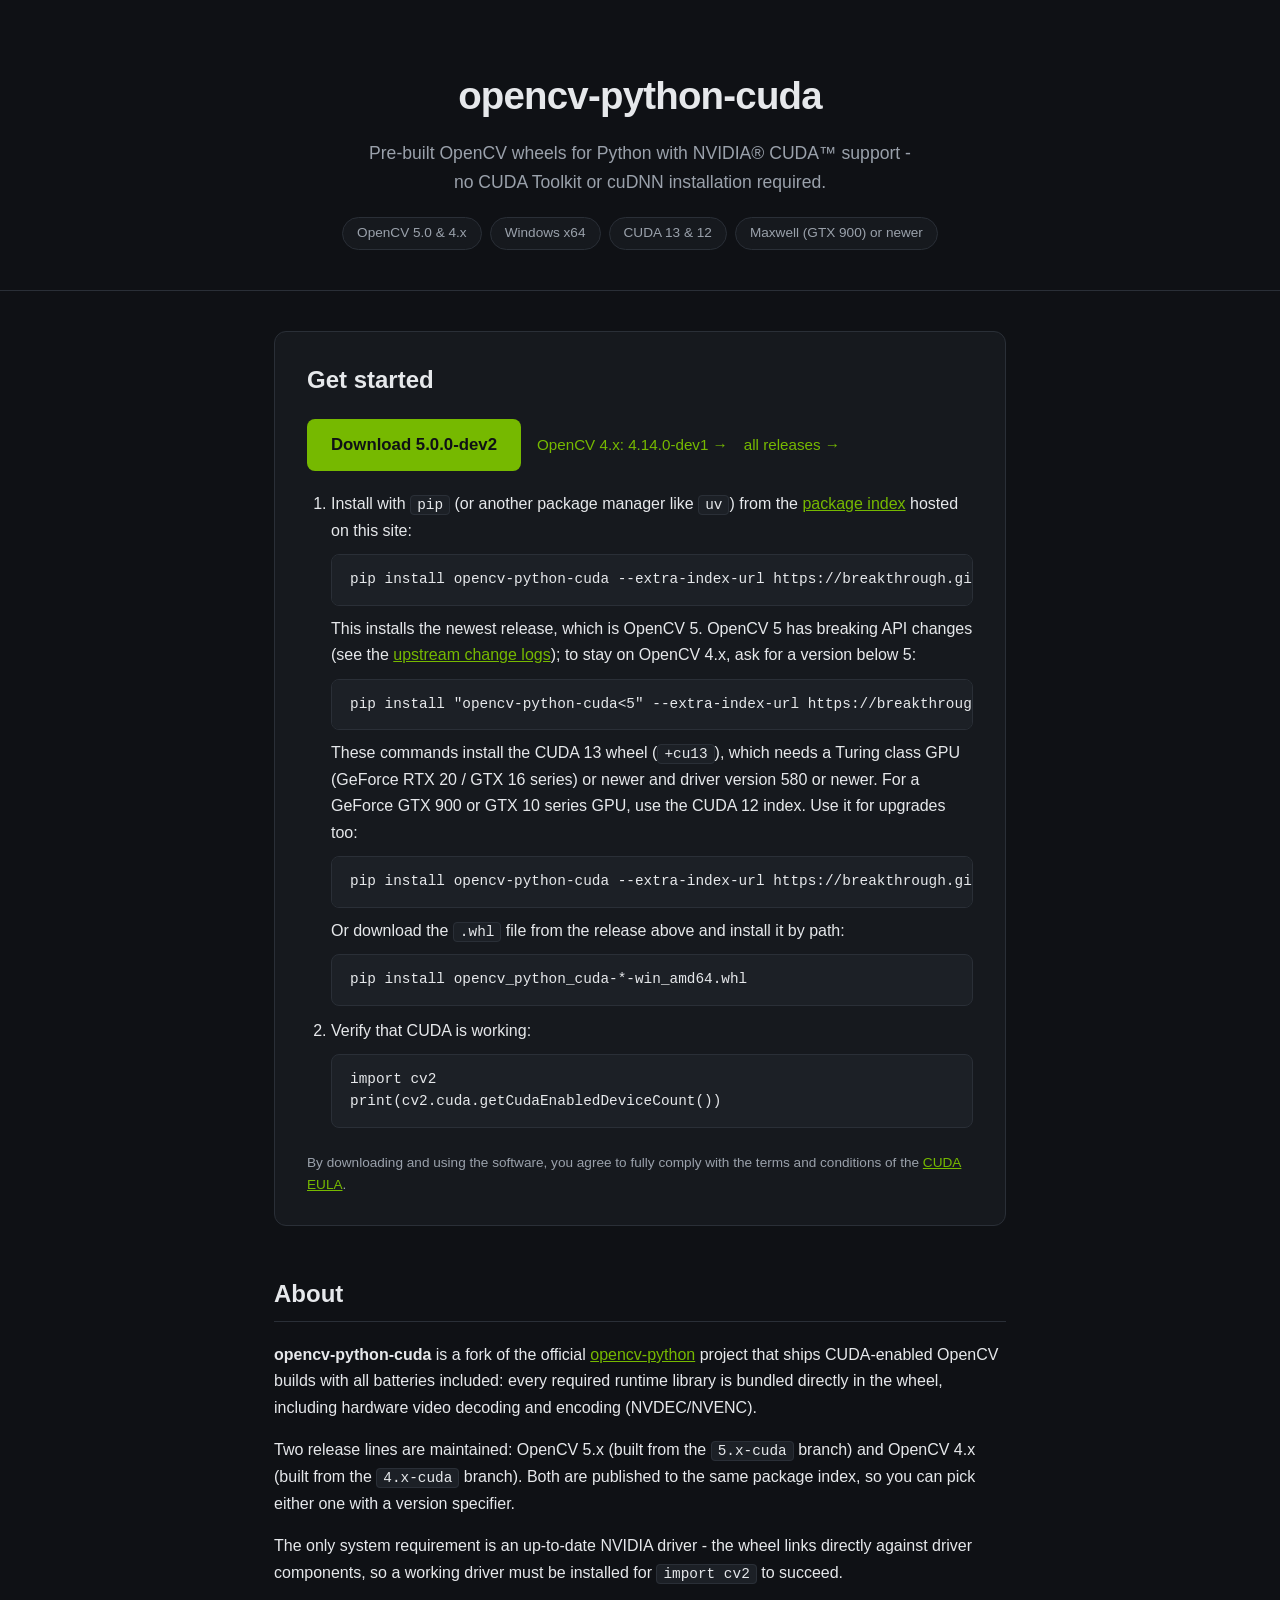
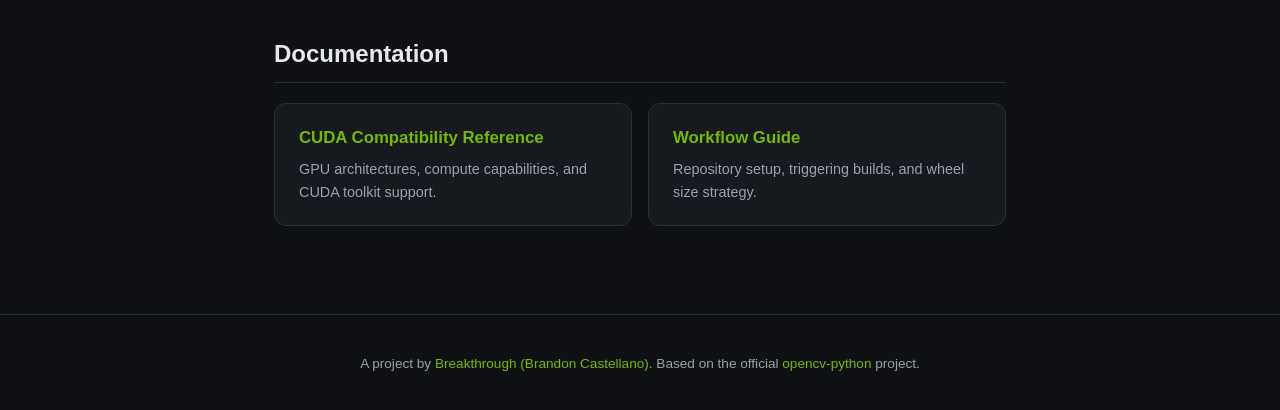
==== commit 5847029f: "[docs] Add CUDA variants to README and homepage for 5.0.0-dev2 and 4.14.0-dev1 - The default install" ====
--- a/docs/index.html
+++ b/docs/index.html
@@ -18,7 +18,7 @@
             <div class="chips">
                 <span class="chip">OpenCV 5.0 &amp; 4.x</span>
                 <span class="chip">Windows x64</span>
-                <span class="chip">CUDA 12.x</span>
+                <span class="chip">CUDA 13 &amp; 12</span>
                 <span class="chip">Maxwell (GTX 900) or newer</span>
             </div>
         </div>
@@ -30,8 +30,8 @@
                 <h2>Get started</h2>
                 <!-- Release versions: update the links below when publishing a new release. -->
                 <div class="download-row">
-                    <a href="https://github.com/Breakthrough/opencv-python-cuda/releases/tag/5.0.0-dev1" class="download-button">Download 5.0.0-dev1</a>
-                    <a href="https://github.com/Breakthrough/opencv-python-cuda/releases/tag/4.14.0-dev0" class="all-releases">OpenCV 4.x: 4.14.0-dev0 &rarr;</a>
+                    <a href="https://github.com/Breakthrough/opencv-python-cuda/releases/tag/5.0.0-dev2" class="download-button">Download 5.0.0-dev2</a>
+                    <a href="https://github.com/Breakthrough/opencv-python-cuda/releases/tag/4.14.0-dev1" class="all-releases">OpenCV 4.x: 4.14.0-dev1 &rarr;</a>
                     <a href="https://github.com/Breakthrough/opencv-python-cuda/releases" class="all-releases">all releases &rarr;</a>
                 </div>
                 <ol class="steps">
@@ -43,6 +43,10 @@
                         (see the <a href="https://github.com/opencv/opencv/wiki/OpenCV-Change-Logs" target="_blank">upstream change logs</a>);
                         to stay on OpenCV 4.x, ask for a version below 5:
                         <pre><code>pip install "opencv-python-cuda&lt;5" --extra-index-url https://breakthrough.github.io/opencv-python-cuda/packages/</code></pre>
+                        These commands install the CUDA 13 wheel (<code>+cu13</code>), which needs a Turing class GPU
+                        (GeForce RTX 20 / GTX 16 series) or newer and driver version 580 or newer. For a GeForce
+                        GTX 900 or GTX 10 series GPU, use the CUDA 12 index. Use it for upgrades too:
+                        <pre><code>pip install opencv-python-cuda --extra-index-url https://breakthrough.github.io/opencv-python-cuda/packages/cu12/</code></pre>
                         Or download the <code>.whl</code> file from the release above and install it by path:
                         <pre><code>pip install opencv_python_cuda-*-win_amd64.whl</code></pre>
                     </li>
